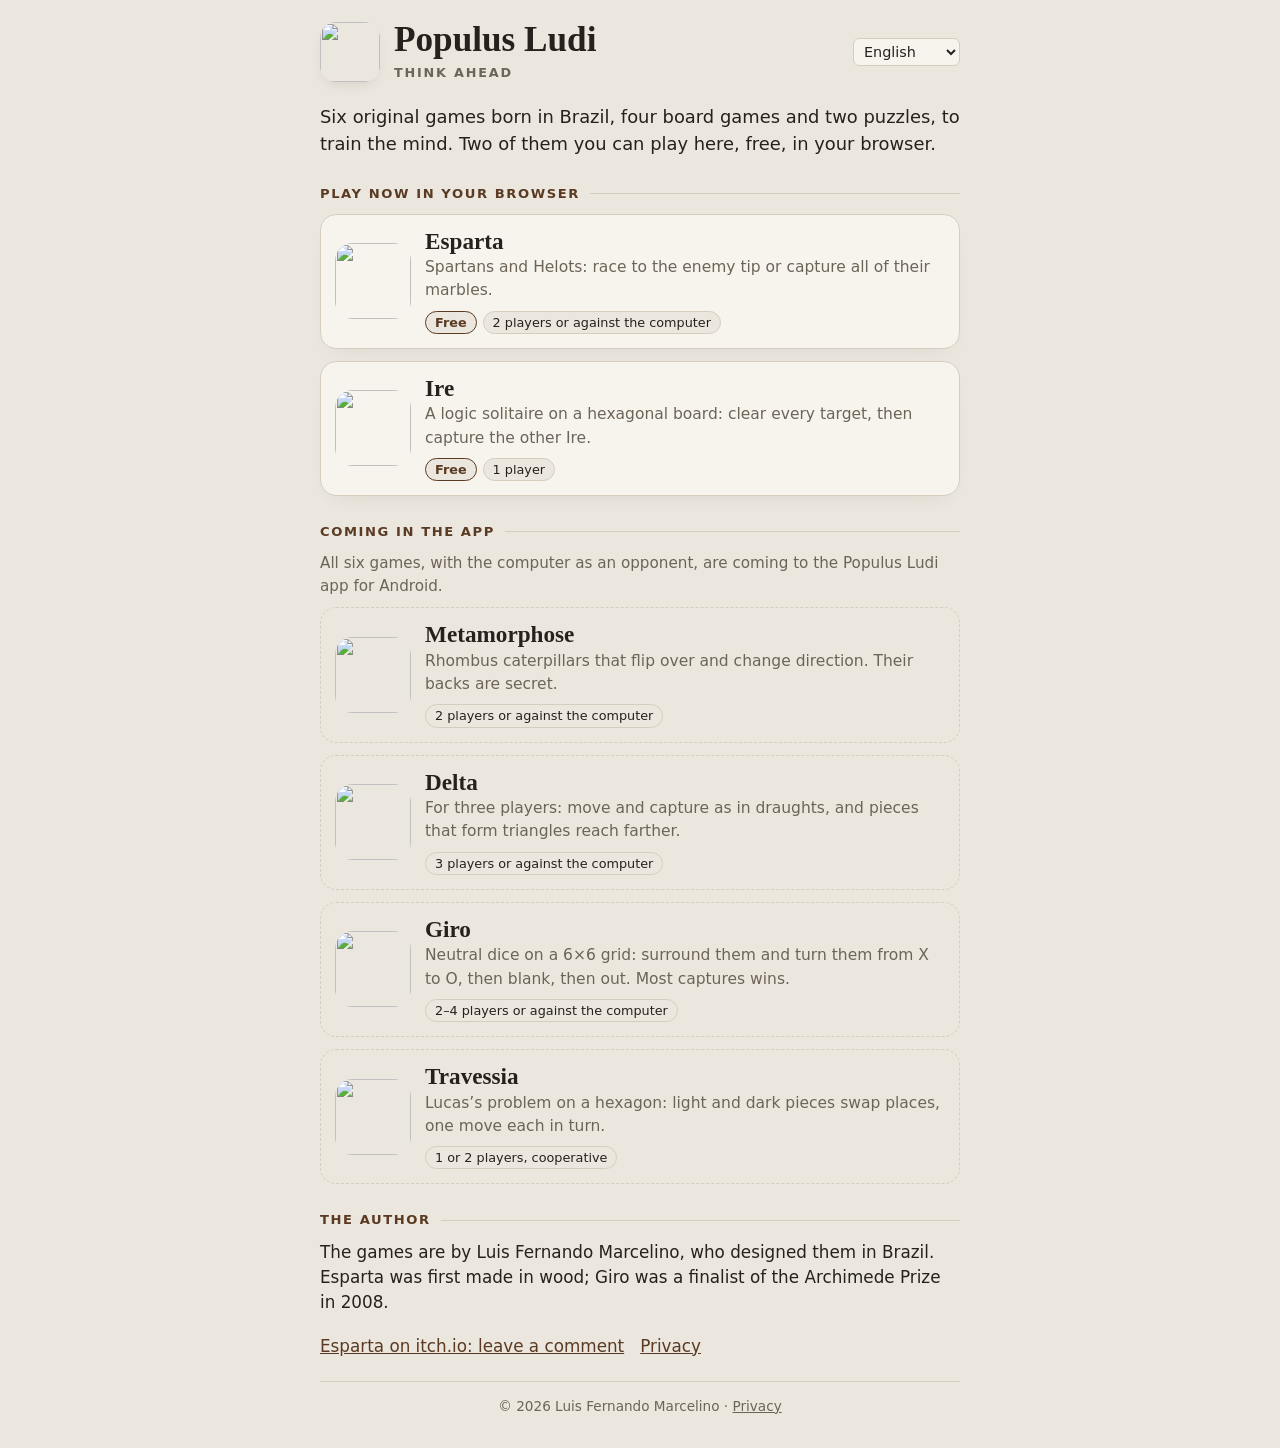
==== index.html @ 5a8fc8c6 "Home e privacy" ====
<!doctype html>
<html lang="en">
<head>
<meta charset="utf-8">
<meta name="viewport" content="width=device-width, initial-scale=1, viewport-fit=cover">
<title>Populus Ludi — Think ahead</title>
<meta name="description" content="Six original board games and puzzles by Luis Fernando Marcelino, born in Brazil. Play Esparta and Ire free in your browser.">
<meta property="og:title" content="Populus Ludi — Think ahead">
<meta property="og:description" content="Six original board games and puzzles, born in Brazil. Play Esparta and Ire free in your browser.">
<meta property="og:image" content="img/collezione.png">
<meta property="og:type" content="website">
<link rel="icon" href="img/collezione.png">
<meta name="theme-color" content="#ebe7df" media="(prefers-color-scheme: light)">
<meta name="theme-color" content="#1a1815" media="(prefers-color-scheme: dark)">
<style>
/* Stesso cassetto di noce del menu dell'app: due ripiani, i giochi del browser e quelli in arrivo nell'app */
@font-face { font-family: "Alegreya Sans"; font-weight: 400; font-display: swap; src: url(esparta/fonts/alegreya-sans-latin-400-normal.woff2) format("woff2"); }
@font-face { font-family: "Alegreya Sans"; font-weight: 500; font-display: swap; src: url(esparta/fonts/alegreya-sans-latin-500-normal.woff2) format("woff2"); }
@font-face { font-family: "Alegreya Sans"; font-weight: 700; font-display: swap; src: url(esparta/fonts/alegreya-sans-latin-700-normal.woff2) format("woff2"); }
@font-face { font-family: "Cormorant Garamond"; font-weight: 600; font-display: swap; src: url(ire/fonts/cormorant-garamond-latin-600-normal.woff2) format("woff2"); }
:root {
  --bg: #ebe7df; --surface: #f7f4ee; --ink: #26211c; --muted: #6d6458; --line: #d6cdbf;
  --walnut: #5a3a22; --shadow: rgba(70, 45, 20, .16);
  --f-title: "Cormorant Garamond", Garamond, Georgia, serif;
  --f-body: "Alegreya Sans", "Segoe UI", system-ui, sans-serif;
}
@media (prefers-color-scheme: dark) {
  :root:not([data-theme="light"]) {
    --bg: #1a1815; --surface: #24211d; --ink: #eee8de; --muted: #a69c8f; --line: #3a352e;
    --walnut: #c79a6a; --shadow: rgba(0, 0, 0, .45); color-scheme: dark;
  }
}
:root[data-theme="dark"] {
  --bg: #1a1815; --surface: #24211d; --ink: #eee8de; --muted: #a69c8f; --line: #3a352e;
  --walnut: #c79a6a; --shadow: rgba(0, 0, 0, .45); color-scheme: dark;
}
* { box-sizing: border-box; }
html { -webkit-text-size-adjust: 100%; }
body { margin: 0; background: var(--bg); color: var(--ink); font-family: var(--f-body); font-size: 1.05rem; line-height: 1.5; padding: 22px 16px 32px; }
[hidden] { display: none !important; }
.wrap { max-width: 640px; margin: 0 auto; display: grid; gap: 22px; }
header { display: flex; align-items: center; gap: 14px; }
header img { width: 60px; height: 60px; border-radius: 16px; box-shadow: 0 6px 14px -6px var(--shadow); flex: none; }
.brand { min-width: 0; }
h1 { font-family: var(--f-title); font-weight: 600; font-size: 2.2rem; line-height: 1.05; margin: 0; }
.tag { margin: 4px 0 0; font-size: .8rem; font-weight: 700; letter-spacing: .14em; text-transform: uppercase; color: var(--muted); }
.langsel { margin-left: auto; font: inherit; font-size: .9rem; padding: 4px 6px; border-radius: 6px; border: 1px solid var(--line); background: var(--surface); color: var(--ink); }
.langsel:focus-visible, a:focus-visible { outline: 2px solid var(--walnut); outline-offset: 2px; }
.intro { margin: 0; font-size: 1.12rem; }
.shelf { display: grid; gap: 10px; }
h2.sec { margin: 4px 0 0; font-weight: 700; font-size: .82rem; letter-spacing: .12em; text-transform: uppercase; color: var(--walnut); display: flex; align-items: center; gap: 10px; }
h2.sec::after { content: ""; flex: 1; height: 1px; background: var(--line); }
.note { margin: 0; color: var(--muted); font-size: .95rem; }
.games { list-style: none; margin: 0; padding: 0; display: grid; gap: 12px; }
.game { display: grid; grid-template-columns: 76px minmax(0, 1fr); gap: 14px; align-items: center; padding: 14px; border-radius: 16px;
  background: var(--surface); border: 1px solid var(--line); color: inherit; text-decoration: none; box-shadow: 0 10px 22px -16px var(--shadow); }
a.game:hover { border-color: var(--walnut); }
.game img { width: 76px; height: 76px; border-radius: 18px; display: block; }
.game h3 { margin: 0 0 2px; font-family: var(--f-display, "Zilla Slab", Georgia, serif); font-size: 1.45rem; line-height: 1.1; font-weight: 700; }
.game p { margin: 0; color: var(--muted); font-size: .97rem; }
.meta { display: flex; flex-wrap: wrap; gap: 6px; margin-top: 8px; }
.chip { font-size: .8rem; font-weight: 500; padding: 1px 9px; border-radius: 999px; border: 1px solid var(--line); background: var(--bg); }
.chip.play { border-color: var(--walnut); color: var(--walnut); font-weight: 700; }
.soon .game { box-shadow: none; background: transparent; border-style: dashed; }
.about p { margin: 0 0 8px; }
.links { display: flex; flex-wrap: wrap; gap: 8px 16px; margin: 0; padding: 0; list-style: none; }
a { color: var(--walnut); }
footer { color: var(--muted); font-size: .85rem; text-align: center; border-top: 1px solid var(--line); padding-top: 14px; }
footer a { color: inherit; }
</style>
</head>
<body>
<div class="wrap">
  <header>
    <img src="img/collezione.png" alt="">
    <div class="brand"><h1>Populus Ludi</h1><p class="tag">Think ahead</p></div>
    <select id="selLang" class="langsel" data-i18n-aria="lang"></select>
  </header>

  <p class="intro" data-i18n="intro"></p>

  <section class="shelf">
    <h2 class="sec" data-i18n="sec.play"></h2>
    <ul class="games">
      <li><a class="game" href="esparta/index.html">
        <img src="img/esparta.png" alt="">
        <div><h3>Esparta</h3><p data-i18n="esparta.d"></p>
          <div class="meta"><span class="chip play" data-i18n="free"></span><span class="chip" data-i18n="p2cpu"></span></div></div>
      </a></li>
      <li><a class="game" href="ire/index.html">
        <img src="img/ire.png" alt="">
        <div><h3>Ire</h3><p data-i18n="ire.d"></p>
          <div class="meta"><span class="chip play" data-i18n="free"></span><span class="chip" data-i18n="p1"></span></div></div>
      </a></li>
    </ul>
  </section>

  <section class="shelf soon">
    <h2 class="sec" data-i18n="sec.app"></h2>
    <p class="note" data-i18n="app.note"></p>
    <ul class="games">
      <li><div class="game">
        <img src="img/metamorphose.png" alt="">
        <div><h3>Metamorphose</h3><p data-i18n="meta.d"></p>
          <div class="meta"><span class="chip" data-i18n="p2cpu"></span></div></div>
      </div></li>
      <li><div class="game">
        <img src="img/tres.png" alt="">
        <div><h3>Delta</h3><p data-i18n="tres.d"></p>
          <div class="meta"><span class="chip" data-i18n="p3cpu"></span></div></div>
      </div></li>
      <li><div class="game">
        <img src="img/giro.png" alt="">
        <div><h3>Giro</h3><p data-i18n="giro.d"></p>
          <div class="meta"><span class="chip" data-i18n="p24cpu"></span></div></div>
      </div></li>
      <li><div class="game">
        <img src="img/transporte.png" alt="">
        <div><h3>Travessia</h3><p data-i18n="transporte.d"></p>
          <div class="meta"><span class="chip" data-i18n="p12coop"></span></div></div>
      </div></li>
    </ul>
  </section>

  <section class="shelf about">
    <h2 class="sec" data-i18n="sec.author"></h2>
    <p data-i18n="author"></p>
    <ul class="links">
      <li><a href="https://fernando-marcelino.itch.io/esparta" data-i18n="itch"></a></li>
      <li><a href="privacy.html" data-i18n="privacy"></a></li>
    </ul>
  </section>

  <footer>© 2026 Luis Fernando Marcelino · <a href="privacy.html" data-i18n="privacy"></a></footer>
</div>

<script>
(() => {
  const LANGS = { it: ['it', 'Italiano'], pt: ['pt-BR', 'Português'], en: ['en', 'English'], es: ['es', 'Español'] };
  const D = {
    it: { lang: 'Lingua',
      intro: 'Sei giochi d’autore nati in Brasile, quattro giochi da tavolo e due rompicapi, per allenare la mente. Due si giocano qui, gratis, nel browser.',
      'sec.play': 'Gioca ora nel browser', free: 'Gratis', 'sec.app': 'In arrivo nell’app',
      'app.note': 'Tutti e sei i giochi, con il computer come avversario, arriveranno nell’app Populus Ludi per Android.',
      'sec.author': 'L’autore',
      author: 'I giochi sono di Luis Fernando Marcelino, che li ha ideati in Brasile. Esparta è nato in legno; Giro è stato finalista al Premio Archimede nel 2008.',
      itch: 'Esparta su itch.io: lascia un commento', privacy: 'Privacy',
      'esparta.d': 'Spartani e Iloti: corri verso la punta avversaria o cattura tutte le sue biglie.',
      'ire.d': 'Solitario logico sul tabellone esagonale: togli tutti i bersagli e cattura l’altra Ire.',
      'meta.d': 'Bruchi a rombo che si girano e cambiano direzione. Il loro retro è segreto.',
      'tres.d': 'Per tre giocatori: si muove e si cattura come nella dama, e i pezzi che formano triangoli arrivano più lontano.',
      'giro.d': 'Dadi neutri su una griglia 6×6: accerchiali e girali da X a O, poi a vuoto, poi fuori. Chi ne cattura di più vince.',
      'transporte.d': 'Il problema di Lucas sull’esagono: chiari e scuri si scambiano di posto, una mossa a testa.',
      p1: '1 giocatore', p2cpu: '2 giocatori o contro il computer', p3cpu: '3 giocatori o contro il computer',
      p24cpu: '2–4 giocatori o contro il computer', p12coop: '1 o 2 giocatori, cooperativo' },
    pt: { lang: 'Idioma',
      intro: 'Seis jogos autorais nascidos no Brasil, quatro jogos de tabuleiro e dois quebra-cabeças, para treinar a mente. Dois se jogam aqui, de graça, no navegador.',
      'sec.play': 'Jogue agora no navegador', free: 'Grátis', 'sec.app': 'Em breve no app',
      'app.note': 'Os seis jogos, com o computador como adversário, vão chegar no app Populus Ludi para Android.',
      'sec.author': 'O autor',
      author: 'Os jogos são de Luis Fernando Marcelino, que os criou no Brasil. Esparta nasceu em madeira; Giro foi finalista do Prêmio Archimede em 2008.',
      itch: 'Esparta no itch.io: deixe um comentário', privacy: 'Privacidade',
      'esparta.d': 'Espartanos e Hilotas: corra até a ponta adversária ou capture todas as bolinhas dele.',
      'ire.d': 'Paciência lógica no tabuleiro hexagonal: tire todos os alvos e capture a outra Ire.',
      'meta.d': 'Lagartas em losango que viram e mudam de direção. O verso delas é secreto.',
      'tres.d': 'Para três jogadores: move-se e captura-se como nas damas, e as peças que formam triângulos chegam mais longe.',
      'giro.d': 'Dados neutros numa grade 6×6: cerque-os e vire-os de X para O, depois vazio, depois fora. Quem capturar mais vence.',
      'transporte.d': 'O problema de Lucas no hexágono: claras e escuras trocam de lugar, um movimento de cada vez.',
      p1: '1 jogador', p2cpu: '2 jogadores ou contra o computador', p3cpu: '3 jogadores ou contra o computador',
      p24cpu: '2–4 jogadores ou contra o computador', p12coop: '1 ou 2 jogadores, cooperativo' },
    en: { lang: 'Language',
      intro: 'Six original games born in Brazil, four board games and two puzzles, to train the mind. Two of them you can play here, free, in your browser.',
      'sec.play': 'Play now in your browser', free: 'Free', 'sec.app': 'Coming in the app',
      'app.note': 'All six games, with the computer as an opponent, are coming to the Populus Ludi app for Android.',
      'sec.author': 'The author',
      author: 'The games are by Luis Fernando Marcelino, who designed them in Brazil. Esparta was first made in wood; Giro was a finalist of the Archimede Prize in 2008.',
      itch: 'Esparta on itch.io: leave a comment', privacy: 'Privacy',
      'esparta.d': 'Spartans and Helots: race to the enemy tip or capture all of their marbles.',
      'ire.d': 'A logic solitaire on a hexagonal board: clear every target, then capture the other Ire.',
      'meta.d': 'Rhombus caterpillars that flip over and change direction. Their backs are secret.',
      'tres.d': 'For three players: move and capture as in draughts, and pieces that form triangles reach farther.',
      'giro.d': 'Neutral dice on a 6×6 grid: surround them and turn them from X to O, then blank, then out. Most captures wins.',
      'transporte.d': 'Lucas’s problem on a hexagon: light and dark pieces swap places, one move each in turn.',
      p1: '1 player', p2cpu: '2 players or against the computer', p3cpu: '3 players or against the computer',
      p24cpu: '2–4 players or against the computer', p12coop: '1 or 2 players, cooperative' },
    es: { lang: 'Idioma',
      intro: 'Seis juegos de autor nacidos en Brasil, cuatro juegos de mesa y dos rompecabezas, para entrenar la mente. Dos se juegan aquí, gratis, en el navegador.',
      'sec.play': 'Juega ahora en el navegador', free: 'Gratis', 'sec.app': 'Próximamente en la app',
      'app.note': 'Los seis juegos, con la computadora como rival, llegarán a la app Populus Ludi para Android.',
      'sec.author': 'El autor',
      author: 'Los juegos son de Luis Fernando Marcelino, que los creó en Brasil. Esparta nació en madera; Giro fue finalista del Premio Archimede en 2008.',
      itch: 'Esparta en itch.io: deja un comentario', privacy: 'Privacidad',
      'esparta.d': 'Espartanos e Ilotas: corre hacia la punta rival o captura todas sus canicas.',
      'ire.d': 'Solitario lógico en el tablero hexagonal: quita todos los blancos y captura la otra Ire.',
      'meta.d': 'Orugas en rombo que se voltean y cambian de dirección. Su reverso es secreto.',
      'tres.d': 'Para tres jugadores: se mueve y se captura como en las damas, y las piezas que forman triángulos llegan más lejos.',
      'giro.d': 'Dados neutros en una cuadrícula de 6×6: rodéalos y gíralos de X a O, luego a vacío, luego fuera. Gana quien capture más.',
      'transporte.d': 'El problema de Lucas en el hexágono: claras y oscuras cambian de lugar, un movimiento cada uno.',
      p1: '1 jugador', p2cpu: '2 jugadores o contra la computadora', p3cpu: '3 jugadores o contra la computadora',
      p24cpu: '2–4 jugadores o contra la computadora', p12coop: '1 o 2 jugadores, cooperativo' },
  };
  const get = k => { try { return localStorage.getItem(k); } catch (e) { return null; } };
  const put = (k, v) => { try { localStorage.setItem(k, v); } catch (e) {} };
  let lang = get('collezione.lingua');
  if (!D[lang]) lang = { pt: 'pt', es: 'es', it: 'it' }[(navigator.language || '').toLowerCase().slice(0, 2)] || 'en';
  const sel = document.getElementById('selLang');
  function apply() {
    document.querySelectorAll('[data-i18n]').forEach(e => { e.textContent = D[lang][e.dataset.i18n]; });
    document.querySelectorAll('[data-i18n-aria]').forEach(e => e.setAttribute('aria-label', D[lang][e.dataset.i18nAria]));
    document.documentElement.lang = LANGS[lang][0];
    sel.value = lang;
  }
  // La lingua scelta qui vale anche dentro i giochi, come nel menu dell'app
  function setLang(l) {
    lang = l;
    put('collezione.lingua', l);
    ['esparta', 'ire'].forEach(g => put(g + '.lingua', l));
    apply();
  }
  sel.replaceChildren(...Object.keys(LANGS).map(k => { const o = document.createElement('option'); o.value = k; o.lang = LANGS[k][0]; o.textContent = LANGS[k][1]; return o; }));
  sel.addEventListener('change', () => setLang(sel.value));
  apply();
})();
</script>
<link rel="stylesheet" href="tema/tema.css">
</body>
</html>
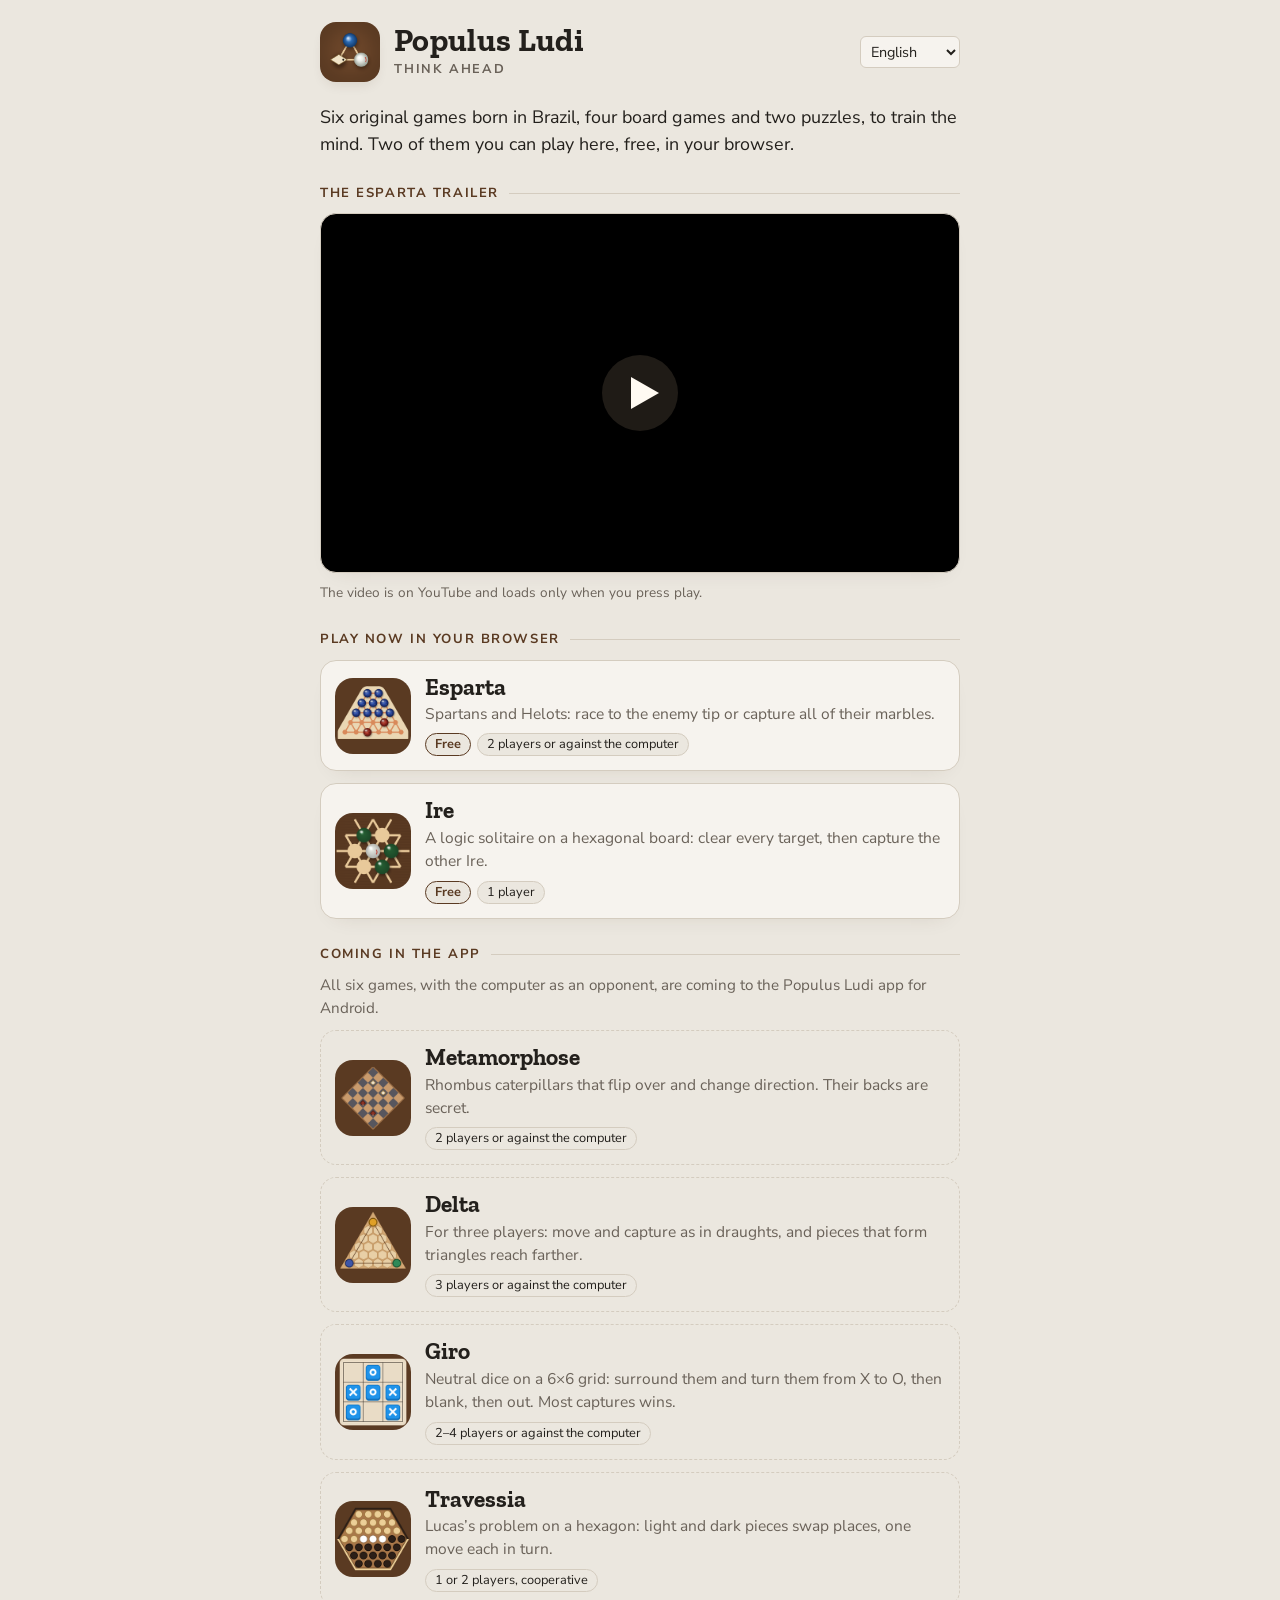
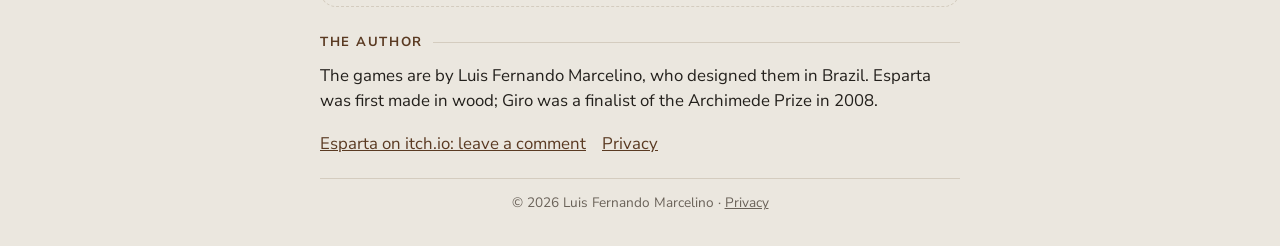
==== commit 4b864a86: "Trailer di Esparta nella home, privacy aggiornata" ====
--- a/index.html
+++ b/index.html
@@ -1,227 +1,257 @@
-<!doctype html>
-<html lang="en">
-<head>
-<meta charset="utf-8">
-<meta name="viewport" content="width=device-width, initial-scale=1, viewport-fit=cover">
-<title>Populus Ludi — Think ahead</title>
-<meta name="description" content="Six original board games and puzzles by Luis Fernando Marcelino, born in Brazil. Play Esparta and Ire free in your browser.">
-<meta property="og:title" content="Populus Ludi — Think ahead">
-<meta property="og:description" content="Six original board games and puzzles, born in Brazil. Play Esparta and Ire free in your browser.">
-<meta property="og:image" content="img/collezione.png">
-<meta property="og:type" content="website">
-<link rel="icon" href="img/collezione.png">
-<meta name="theme-color" content="#ebe7df" media="(prefers-color-scheme: light)">
-<meta name="theme-color" content="#1a1815" media="(prefers-color-scheme: dark)">
-<style>
-/* Stesso cassetto di noce del menu dell'app: due ripiani, i giochi del browser e quelli in arrivo nell'app */
-@font-face { font-family: "Alegreya Sans"; font-weight: 400; font-display: swap; src: url(esparta/fonts/alegreya-sans-latin-400-normal.woff2) format("woff2"); }
-@font-face { font-family: "Alegreya Sans"; font-weight: 500; font-display: swap; src: url(esparta/fonts/alegreya-sans-latin-500-normal.woff2) format("woff2"); }
-@font-face { font-family: "Alegreya Sans"; font-weight: 700; font-display: swap; src: url(esparta/fonts/alegreya-sans-latin-700-normal.woff2) format("woff2"); }
-@font-face { font-family: "Cormorant Garamond"; font-weight: 600; font-display: swap; src: url(ire/fonts/cormorant-garamond-latin-600-normal.woff2) format("woff2"); }
-:root {
-  --bg: #ebe7df; --surface: #f7f4ee; --ink: #26211c; --muted: #6d6458; --line: #d6cdbf;
-  --walnut: #5a3a22; --shadow: rgba(70, 45, 20, .16);
-  --f-title: "Cormorant Garamond", Garamond, Georgia, serif;
-  --f-body: "Alegreya Sans", "Segoe UI", system-ui, sans-serif;
-}
-@media (prefers-color-scheme: dark) {
-  :root:not([data-theme="light"]) {
-    --bg: #1a1815; --surface: #24211d; --ink: #eee8de; --muted: #a69c8f; --line: #3a352e;
-    --walnut: #c79a6a; --shadow: rgba(0, 0, 0, .45); color-scheme: dark;
-  }
-}
-:root[data-theme="dark"] {
-  --bg: #1a1815; --surface: #24211d; --ink: #eee8de; --muted: #a69c8f; --line: #3a352e;
-  --walnut: #c79a6a; --shadow: rgba(0, 0, 0, .45); color-scheme: dark;
-}
-* { box-sizing: border-box; }
-html { -webkit-text-size-adjust: 100%; }
-body { margin: 0; background: var(--bg); color: var(--ink); font-family: var(--f-body); font-size: 1.05rem; line-height: 1.5; padding: 22px 16px 32px; }
-[hidden] { display: none !important; }
-.wrap { max-width: 640px; margin: 0 auto; display: grid; gap: 22px; }
-header { display: flex; align-items: center; gap: 14px; }
-header img { width: 60px; height: 60px; border-radius: 16px; box-shadow: 0 6px 14px -6px var(--shadow); flex: none; }
-.brand { min-width: 0; }
-h1 { font-family: var(--f-title); font-weight: 600; font-size: 2.2rem; line-height: 1.05; margin: 0; }
-.tag { margin: 4px 0 0; font-size: .8rem; font-weight: 700; letter-spacing: .14em; text-transform: uppercase; color: var(--muted); }
-.langsel { margin-left: auto; font: inherit; font-size: .9rem; padding: 4px 6px; border-radius: 6px; border: 1px solid var(--line); background: var(--surface); color: var(--ink); }
-.langsel:focus-visible, a:focus-visible { outline: 2px solid var(--walnut); outline-offset: 2px; }
-.intro { margin: 0; font-size: 1.12rem; }
-.shelf { display: grid; gap: 10px; }
-h2.sec { margin: 4px 0 0; font-weight: 700; font-size: .82rem; letter-spacing: .12em; text-transform: uppercase; color: var(--walnut); display: flex; align-items: center; gap: 10px; }
-h2.sec::after { content: ""; flex: 1; height: 1px; background: var(--line); }
-.note { margin: 0; color: var(--muted); font-size: .95rem; }
-.games { list-style: none; margin: 0; padding: 0; display: grid; gap: 12px; }
-.game { display: grid; grid-template-columns: 76px minmax(0, 1fr); gap: 14px; align-items: center; padding: 14px; border-radius: 16px;
-  background: var(--surface); border: 1px solid var(--line); color: inherit; text-decoration: none; box-shadow: 0 10px 22px -16px var(--shadow); }
-a.game:hover { border-color: var(--walnut); }
-.game img { width: 76px; height: 76px; border-radius: 18px; display: block; }
-.game h3 { margin: 0 0 2px; font-family: var(--f-display, "Zilla Slab", Georgia, serif); font-size: 1.45rem; line-height: 1.1; font-weight: 700; }
-.game p { margin: 0; color: var(--muted); font-size: .97rem; }
-.meta { display: flex; flex-wrap: wrap; gap: 6px; margin-top: 8px; }
-.chip { font-size: .8rem; font-weight: 500; padding: 1px 9px; border-radius: 999px; border: 1px solid var(--line); background: var(--bg); }
-.chip.play { border-color: var(--walnut); color: var(--walnut); font-weight: 700; }
-.soon .game { box-shadow: none; background: transparent; border-style: dashed; }
-.about p { margin: 0 0 8px; }
-.links { display: flex; flex-wrap: wrap; gap: 8px 16px; margin: 0; padding: 0; list-style: none; }
-a { color: var(--walnut); }
-footer { color: var(--muted); font-size: .85rem; text-align: center; border-top: 1px solid var(--line); padding-top: 14px; }
-footer a { color: inherit; }
-</style>
-</head>
-<body>
-<div class="wrap">
-  <header>
-    <img src="img/collezione.png" alt="">
-    <div class="brand"><h1>Populus Ludi</h1><p class="tag">Think ahead</p></div>
-    <select id="selLang" class="langsel" data-i18n-aria="lang"></select>
-  </header>
-
-  <p class="intro" data-i18n="intro"></p>
-
-  <section class="shelf">
-    <h2 class="sec" data-i18n="sec.play"></h2>
-    <ul class="games">
-      <li><a class="game" href="esparta/index.html">
-        <img src="img/esparta.png" alt="">
-        <div><h3>Esparta</h3><p data-i18n="esparta.d"></p>
-          <div class="meta"><span class="chip play" data-i18n="free"></span><span class="chip" data-i18n="p2cpu"></span></div></div>
-      </a></li>
-      <li><a class="game" href="ire/index.html">
-        <img src="img/ire.png" alt="">
-        <div><h3>Ire</h3><p data-i18n="ire.d"></p>
-          <div class="meta"><span class="chip play" data-i18n="free"></span><span class="chip" data-i18n="p1"></span></div></div>
-      </a></li>
-    </ul>
-  </section>
-
-  <section class="shelf soon">
-    <h2 class="sec" data-i18n="sec.app"></h2>
-    <p class="note" data-i18n="app.note"></p>
-    <ul class="games">
-      <li><div class="game">
-        <img src="img/metamorphose.png" alt="">
-        <div><h3>Metamorphose</h3><p data-i18n="meta.d"></p>
-          <div class="meta"><span class="chip" data-i18n="p2cpu"></span></div></div>
-      </div></li>
-      <li><div class="game">
-        <img src="img/tres.png" alt="">
-        <div><h3>Delta</h3><p data-i18n="tres.d"></p>
-          <div class="meta"><span class="chip" data-i18n="p3cpu"></span></div></div>
-      </div></li>
-      <li><div class="game">
-        <img src="img/giro.png" alt="">
-        <div><h3>Giro</h3><p data-i18n="giro.d"></p>
-          <div class="meta"><span class="chip" data-i18n="p24cpu"></span></div></div>
-      </div></li>
-      <li><div class="game">
-        <img src="img/transporte.png" alt="">
-        <div><h3>Travessia</h3><p data-i18n="transporte.d"></p>
-          <div class="meta"><span class="chip" data-i18n="p12coop"></span></div></div>
-      </div></li>
-    </ul>
-  </section>
-
-  <section class="shelf about">
-    <h2 class="sec" data-i18n="sec.author"></h2>
-    <p data-i18n="author"></p>
-    <ul class="links">
-      <li><a href="https://fernando-marcelino.itch.io/esparta" data-i18n="itch"></a></li>
-      <li><a href="privacy.html" data-i18n="privacy"></a></li>
-    </ul>
-  </section>
-
-  <footer>© 2026 Luis Fernando Marcelino · <a href="privacy.html" data-i18n="privacy"></a></footer>
-</div>
-
-<script>
-(() => {
-  const LANGS = { it: ['it', 'Italiano'], pt: ['pt-BR', 'Português'], en: ['en', 'English'], es: ['es', 'Español'] };
-  const D = {
-    it: { lang: 'Lingua',
-      intro: 'Sei giochi d’autore nati in Brasile, quattro giochi da tavolo e due rompicapi, per allenare la mente. Due si giocano qui, gratis, nel browser.',
-      'sec.play': 'Gioca ora nel browser', free: 'Gratis', 'sec.app': 'In arrivo nell’app',
-      'app.note': 'Tutti e sei i giochi, con il computer come avversario, arriveranno nell’app Populus Ludi per Android.',
-      'sec.author': 'L’autore',
-      author: 'I giochi sono di Luis Fernando Marcelino, che li ha ideati in Brasile. Esparta è nato in legno; Giro è stato finalista al Premio Archimede nel 2008.',
-      itch: 'Esparta su itch.io: lascia un commento', privacy: 'Privacy',
-      'esparta.d': 'Spartani e Iloti: corri verso la punta avversaria o cattura tutte le sue biglie.',
-      'ire.d': 'Solitario logico sul tabellone esagonale: togli tutti i bersagli e cattura l’altra Ire.',
-      'meta.d': 'Bruchi a rombo che si girano e cambiano direzione. Il loro retro è segreto.',
-      'tres.d': 'Per tre giocatori: si muove e si cattura come nella dama, e i pezzi che formano triangoli arrivano più lontano.',
-      'giro.d': 'Dadi neutri su una griglia 6×6: accerchiali e girali da X a O, poi a vuoto, poi fuori. Chi ne cattura di più vince.',
-      'transporte.d': 'Il problema di Lucas sull’esagono: chiari e scuri si scambiano di posto, una mossa a testa.',
-      p1: '1 giocatore', p2cpu: '2 giocatori o contro il computer', p3cpu: '3 giocatori o contro il computer',
-      p24cpu: '2–4 giocatori o contro il computer', p12coop: '1 o 2 giocatori, cooperativo' },
-    pt: { lang: 'Idioma',
-      intro: 'Seis jogos autorais nascidos no Brasil, quatro jogos de tabuleiro e dois quebra-cabeças, para treinar a mente. Dois se jogam aqui, de graça, no navegador.',
-      'sec.play': 'Jogue agora no navegador', free: 'Grátis', 'sec.app': 'Em breve no app',
-      'app.note': 'Os seis jogos, com o computador como adversário, vão chegar no app Populus Ludi para Android.',
-      'sec.author': 'O autor',
-      author: 'Os jogos são de Luis Fernando Marcelino, que os criou no Brasil. Esparta nasceu em madeira; Giro foi finalista do Prêmio Archimede em 2008.',
-      itch: 'Esparta no itch.io: deixe um comentário', privacy: 'Privacidade',
-      'esparta.d': 'Espartanos e Hilotas: corra até a ponta adversária ou capture todas as bolinhas dele.',
-      'ire.d': 'Paciência lógica no tabuleiro hexagonal: tire todos os alvos e capture a outra Ire.',
-      'meta.d': 'Lagartas em losango que viram e mudam de direção. O verso delas é secreto.',
-      'tres.d': 'Para três jogadores: move-se e captura-se como nas damas, e as peças que formam triângulos chegam mais longe.',
-      'giro.d': 'Dados neutros numa grade 6×6: cerque-os e vire-os de X para O, depois vazio, depois fora. Quem capturar mais vence.',
-      'transporte.d': 'O problema de Lucas no hexágono: claras e escuras trocam de lugar, um movimento de cada vez.',
-      p1: '1 jogador', p2cpu: '2 jogadores ou contra o computador', p3cpu: '3 jogadores ou contra o computador',
-      p24cpu: '2–4 jogadores ou contra o computador', p12coop: '1 ou 2 jogadores, cooperativo' },
-    en: { lang: 'Language',
-      intro: 'Six original games born in Brazil, four board games and two puzzles, to train the mind. Two of them you can play here, free, in your browser.',
-      'sec.play': 'Play now in your browser', free: 'Free', 'sec.app': 'Coming in the app',
-      'app.note': 'All six games, with the computer as an opponent, are coming to the Populus Ludi app for Android.',
-      'sec.author': 'The author',
-      author: 'The games are by Luis Fernando Marcelino, who designed them in Brazil. Esparta was first made in wood; Giro was a finalist of the Archimede Prize in 2008.',
-      itch: 'Esparta on itch.io: leave a comment', privacy: 'Privacy',
-      'esparta.d': 'Spartans and Helots: race to the enemy tip or capture all of their marbles.',
-      'ire.d': 'A logic solitaire on a hexagonal board: clear every target, then capture the other Ire.',
-      'meta.d': 'Rhombus caterpillars that flip over and change direction. Their backs are secret.',
-      'tres.d': 'For three players: move and capture as in draughts, and pieces that form triangles reach farther.',
-      'giro.d': 'Neutral dice on a 6×6 grid: surround them and turn them from X to O, then blank, then out. Most captures wins.',
-      'transporte.d': 'Lucas’s problem on a hexagon: light and dark pieces swap places, one move each in turn.',
-      p1: '1 player', p2cpu: '2 players or against the computer', p3cpu: '3 players or against the computer',
-      p24cpu: '2–4 players or against the computer', p12coop: '1 or 2 players, cooperative' },
-    es: { lang: 'Idioma',
-      intro: 'Seis juegos de autor nacidos en Brasil, cuatro juegos de mesa y dos rompecabezas, para entrenar la mente. Dos se juegan aquí, gratis, en el navegador.',
-      'sec.play': 'Juega ahora en el navegador', free: 'Gratis', 'sec.app': 'Próximamente en la app',
-      'app.note': 'Los seis juegos, con la computadora como rival, llegarán a la app Populus Ludi para Android.',
-      'sec.author': 'El autor',
-      author: 'Los juegos son de Luis Fernando Marcelino, que los creó en Brasil. Esparta nació en madera; Giro fue finalista del Premio Archimede en 2008.',
-      itch: 'Esparta en itch.io: deja un comentario', privacy: 'Privacidad',
-      'esparta.d': 'Espartanos e Ilotas: corre hacia la punta rival o captura todas sus canicas.',
-      'ire.d': 'Solitario lógico en el tablero hexagonal: quita todos los blancos y captura la otra Ire.',
-      'meta.d': 'Orugas en rombo que se voltean y cambian de dirección. Su reverso es secreto.',
-      'tres.d': 'Para tres jugadores: se mueve y se captura como en las damas, y las piezas que forman triángulos llegan más lejos.',
-      'giro.d': 'Dados neutros en una cuadrícula de 6×6: rodéalos y gíralos de X a O, luego a vacío, luego fuera. Gana quien capture más.',
-      'transporte.d': 'El problema de Lucas en el hexágono: claras y oscuras cambian de lugar, un movimiento cada uno.',
-      p1: '1 jugador', p2cpu: '2 jugadores o contra la computadora', p3cpu: '3 jugadores o contra la computadora',
-      p24cpu: '2–4 jugadores o contra la computadora', p12coop: '1 o 2 jugadores, cooperativo' },
-  };
-  const get = k => { try { return localStorage.getItem(k); } catch (e) { return null; } };
-  const put = (k, v) => { try { localStorage.setItem(k, v); } catch (e) {} };
-  let lang = get('collezione.lingua');
-  if (!D[lang]) lang = { pt: 'pt', es: 'es', it: 'it' }[(navigator.language || '').toLowerCase().slice(0, 2)] || 'en';
-  const sel = document.getElementById('selLang');
-  function apply() {
-    document.querySelectorAll('[data-i18n]').forEach(e => { e.textContent = D[lang][e.dataset.i18n]; });
-    document.querySelectorAll('[data-i18n-aria]').forEach(e => e.setAttribute('aria-label', D[lang][e.dataset.i18nAria]));
-    document.documentElement.lang = LANGS[lang][0];
-    sel.value = lang;
-  }
-  // La lingua scelta qui vale anche dentro i giochi, come nel menu dell'app
-  function setLang(l) {
-    lang = l;
-    put('collezione.lingua', l);
-    ['esparta', 'ire'].forEach(g => put(g + '.lingua', l));
-    apply();
-  }
-  sel.replaceChildren(...Object.keys(LANGS).map(k => { const o = document.createElement('option'); o.value = k; o.lang = LANGS[k][0]; o.textContent = LANGS[k][1]; return o; }));
-  sel.addEventListener('change', () => setLang(sel.value));
-  apply();
-})();
-</script>
-<link rel="stylesheet" href="tema/tema.css">
-</body>
-</html>
+<!doctype html>
+<html lang="en">
+<head>
+<meta charset="utf-8">
+<meta name="viewport" content="width=device-width, initial-scale=1, viewport-fit=cover">
+<title>Populus Ludi — Think ahead</title>
+<meta name="description" content="Six original board games and puzzles by Luis Fernando Marcelino, born in Brazil. Play Esparta and Ire free in your browser.">
+<meta property="og:title" content="Populus Ludi — Think ahead">
+<meta property="og:description" content="Six original board games and puzzles, born in Brazil. Play Esparta and Ire free in your browser.">
+<meta property="og:image" content="img/collezione.png">
+<meta property="og:type" content="website">
+<link rel="icon" href="img/collezione.png">
+<meta name="theme-color" content="#ebe7df" media="(prefers-color-scheme: light)">
+<meta name="theme-color" content="#1a1815" media="(prefers-color-scheme: dark)">
+<style>
+/* Stesso cassetto di noce del menu dell'app: due ripiani, i giochi del browser e quelli in arrivo nell'app */
+@font-face { font-family: "Alegreya Sans"; font-weight: 400; font-display: swap; src: url(esparta/fonts/alegreya-sans-latin-400-normal.woff2) format("woff2"); }
+@font-face { font-family: "Alegreya Sans"; font-weight: 500; font-display: swap; src: url(esparta/fonts/alegreya-sans-latin-500-normal.woff2) format("woff2"); }
+@font-face { font-family: "Alegreya Sans"; font-weight: 700; font-display: swap; src: url(esparta/fonts/alegreya-sans-latin-700-normal.woff2) format("woff2"); }
+@font-face { font-family: "Cormorant Garamond"; font-weight: 600; font-display: swap; src: url(ire/fonts/cormorant-garamond-latin-600-normal.woff2) format("woff2"); }
+:root {
+  --bg: #ebe7df; --surface: #f7f4ee; --ink: #26211c; --muted: #6d6458; --line: #d6cdbf;
+  --walnut: #5a3a22; --shadow: rgba(70, 45, 20, .16);
+  --f-title: "Cormorant Garamond", Garamond, Georgia, serif;
+  --f-body: "Alegreya Sans", "Segoe UI", system-ui, sans-serif;
+}
+@media (prefers-color-scheme: dark) {
+  :root:not([data-theme="light"]) {
+    --bg: #1a1815; --surface: #24211d; --ink: #eee8de; --muted: #a69c8f; --line: #3a352e;
+    --walnut: #c79a6a; --shadow: rgba(0, 0, 0, .45); color-scheme: dark;
+  }
+}
+:root[data-theme="dark"] {
+  --bg: #1a1815; --surface: #24211d; --ink: #eee8de; --muted: #a69c8f; --line: #3a352e;
+  --walnut: #c79a6a; --shadow: rgba(0, 0, 0, .45); color-scheme: dark;
+}
+* { box-sizing: border-box; }
+html { -webkit-text-size-adjust: 100%; }
+body { margin: 0; background: var(--bg); color: var(--ink); font-family: var(--f-body); font-size: 1.05rem; line-height: 1.5; padding: 22px 16px 32px; }
+[hidden] { display: none !important; }
+.wrap { max-width: 640px; margin: 0 auto; display: grid; gap: 22px; }
+header { display: flex; align-items: center; gap: 14px; }
+header img { width: 60px; height: 60px; border-radius: 16px; box-shadow: 0 6px 14px -6px var(--shadow); flex: none; }
+.brand { min-width: 0; }
+h1 { font-family: var(--f-title); font-weight: 600; font-size: 2.2rem; line-height: 1.05; margin: 0; }
+.tag { margin: 4px 0 0; font-size: .8rem; font-weight: 700; letter-spacing: .14em; text-transform: uppercase; color: var(--muted); }
+.langsel { margin-left: auto; font: inherit; font-size: .9rem; padding: 4px 6px; border-radius: 6px; border: 1px solid var(--line); background: var(--surface); color: var(--ink); }
+.langsel:focus-visible, a:focus-visible { outline: 2px solid var(--walnut); outline-offset: 2px; }
+.intro { margin: 0; font-size: 1.12rem; }
+.shelf { display: grid; gap: 10px; }
+h2.sec { margin: 4px 0 0; font-weight: 700; font-size: .82rem; letter-spacing: .12em; text-transform: uppercase; color: var(--walnut); display: flex; align-items: center; gap: 10px; }
+h2.sec::after { content: ""; flex: 1; height: 1px; background: var(--line); }
+.note { margin: 0; color: var(--muted); font-size: .95rem; }
+.games { list-style: none; margin: 0; padding: 0; display: grid; gap: 12px; }
+.game { display: grid; grid-template-columns: 76px minmax(0, 1fr); gap: 14px; align-items: center; padding: 14px; border-radius: 16px;
+  background: var(--surface); border: 1px solid var(--line); color: inherit; text-decoration: none; box-shadow: 0 10px 22px -16px var(--shadow); }
+a.game:hover { border-color: var(--walnut); }
+.game img { width: 76px; height: 76px; border-radius: 18px; display: block; }
+.game h3 { margin: 0 0 2px; font-family: var(--f-display, "Zilla Slab", Georgia, serif); font-size: 1.45rem; line-height: 1.1; font-weight: 700; }
+.game p { margin: 0; color: var(--muted); font-size: .97rem; }
+.meta { display: flex; flex-wrap: wrap; gap: 6px; margin-top: 8px; }
+.chip { font-size: .8rem; font-weight: 500; padding: 1px 9px; border-radius: 999px; border: 1px solid var(--line); background: var(--bg); }
+.chip.play { border-color: var(--walnut); color: var(--walnut); font-weight: 700; }
+.soon .game { box-shadow: none; background: transparent; border-style: dashed; }
+.about p { margin: 0 0 8px; }
+/* Trailer: anteprima locale, YouTube si carica solo al clic (il sito resta senza cookie finché non si preme play) */
+.trailer { position: relative; display: block; width: 100%; aspect-ratio: 16 / 9; padding: 0; border: 1px solid var(--line); border-radius: 16px; overflow: hidden;
+  background: #000 center / cover no-repeat url(img/trailer-esparta.jpg); cursor: pointer; box-shadow: 0 10px 22px -16px var(--shadow); }
+.trailer::before { content: ""; position: absolute; left: 50%; top: 50%; width: 76px; height: 76px; margin: -38px 0 0 -38px; border-radius: 50%; background: rgba(38, 33, 28, .82); }
+.trailer::after { content: ""; position: absolute; left: 50%; top: 50%; margin: -16px 0 0 -9px; border-style: solid; border-width: 16px 0 16px 28px; border-color: transparent transparent transparent #fffaf2; }
+.trailer:hover::before, .trailer:focus-visible::before { background: var(--walnut); }
+.trailer:focus-visible { outline: 3px solid var(--walnut); outline-offset: 2px; }
+.trailer.playing { cursor: auto; }
+.trailer.playing::before, .trailer.playing::after { display: none; }
+.trailer iframe { position: absolute; inset: 0; width: 100%; height: 100%; border: 0; }
+.vnote { margin: 0; color: var(--muted); font-size: .85rem; }
+.links { display: flex; flex-wrap: wrap; gap: 8px 16px; margin: 0; padding: 0; list-style: none; }
+a { color: var(--walnut); }
+footer { color: var(--muted); font-size: .85rem; text-align: center; border-top: 1px solid var(--line); padding-top: 14px; }
+footer a { color: inherit; }
+</style>
+</head>
+<body>
+<div class="wrap">
+  <header>
+    <img src="img/collezione.png" alt="">
+    <div class="brand"><h1>Populus Ludi</h1><p class="tag">Think ahead</p></div>
+    <select id="selLang" class="langsel" data-i18n-aria="lang"></select>
+  </header>
+
+  <p class="intro" data-i18n="intro"></p>
+
+  <section class="shelf">
+    <h2 class="sec" data-i18n="sec.trailer"></h2>
+    <button class="trailer" id="trailer" type="button" data-i18n-aria="trailer.play"></button>
+    <p class="vnote" data-i18n="trailer.note"></p>
+  </section>
+
+  <section class="shelf">
+    <h2 class="sec" data-i18n="sec.play"></h2>
+    <ul class="games">
+      <li><a class="game" href="esparta/index.html">
+        <img src="img/esparta.png" alt="">
+        <div><h3>Esparta</h3><p data-i18n="esparta.d"></p>
+          <div class="meta"><span class="chip play" data-i18n="free"></span><span class="chip" data-i18n="p2cpu"></span></div></div>
+      </a></li>
+      <li><a class="game" href="ire/index.html">
+        <img src="img/ire.png" alt="">
+        <div><h3>Ire</h3><p data-i18n="ire.d"></p>
+          <div class="meta"><span class="chip play" data-i18n="free"></span><span class="chip" data-i18n="p1"></span></div></div>
+      </a></li>
+    </ul>
+  </section>
+
+  <section class="shelf soon">
+    <h2 class="sec" data-i18n="sec.app"></h2>
+    <p class="note" data-i18n="app.note"></p>
+    <ul class="games">
+      <li><div class="game">
+        <img src="img/metamorphose.png" alt="">
+        <div><h3>Metamorphose</h3><p data-i18n="meta.d"></p>
+          <div class="meta"><span class="chip" data-i18n="p2cpu"></span></div></div>
+      </div></li>
+      <li><div class="game">
+        <img src="img/tres.png" alt="">
+        <div><h3>Delta</h3><p data-i18n="tres.d"></p>
+          <div class="meta"><span class="chip" data-i18n="p3cpu"></span></div></div>
+      </div></li>
+      <li><div class="game">
+        <img src="img/giro.png" alt="">
+        <div><h3>Giro</h3><p data-i18n="giro.d"></p>
+          <div class="meta"><span class="chip" data-i18n="p24cpu"></span></div></div>
+      </div></li>
+      <li><div class="game">
+        <img src="img/transporte.png" alt="">
+        <div><h3>Travessia</h3><p data-i18n="transporte.d"></p>
+          <div class="meta"><span class="chip" data-i18n="p12coop"></span></div></div>
+      </div></li>
+    </ul>
+  </section>
+
+  <section class="shelf about">
+    <h2 class="sec" data-i18n="sec.author"></h2>
+    <p data-i18n="author"></p>
+    <ul class="links">
+      <li><a href="https://fernando-marcelino.itch.io/esparta" data-i18n="itch"></a></li>
+      <li><a href="privacy.html" data-i18n="privacy"></a></li>
+    </ul>
+  </section>
+
+  <footer>© 2026 Luis Fernando Marcelino · <a href="privacy.html" data-i18n="privacy"></a></footer>
+</div>
+
+<script>
+(() => {
+  const LANGS = { it: ['it', 'Italiano'], pt: ['pt-BR', 'Português'], en: ['en', 'English'], es: ['es', 'Español'] };
+  const D = {
+    it: { lang: 'Lingua', 'sec.trailer': 'Il trailer di Esparta', 'trailer.play': 'Guarda il trailer di Esparta', 'trailer.note': 'Il video è su YouTube e si carica solo quando premi play.',
+      intro: 'Sei giochi d’autore nati in Brasile, quattro giochi da tavolo e due rompicapi, per allenare la mente. Due si giocano qui, gratis, nel browser.',
+      'sec.play': 'Gioca ora nel browser', free: 'Gratis', 'sec.app': 'In arrivo nell’app',
+      'app.note': 'Tutti e sei i giochi, con il computer come avversario, arriveranno nell’app Populus Ludi per Android.',
+      'sec.author': 'L’autore',
+      author: 'I giochi sono di Luis Fernando Marcelino, che li ha ideati in Brasile. Esparta è nato in legno; Giro è stato finalista al Premio Archimede nel 2008.',
+      itch: 'Esparta su itch.io: lascia un commento', privacy: 'Privacy',
+      'esparta.d': 'Spartani e Iloti: corri verso la punta avversaria o cattura tutte le sue biglie.',
+      'ire.d': 'Solitario logico sul tabellone esagonale: togli tutti i bersagli e cattura l’altra Ire.',
+      'meta.d': 'Bruchi a rombo che si girano e cambiano direzione. Il loro retro è segreto.',
+      'tres.d': 'Per tre giocatori: si muove e si cattura come nella dama, e i pezzi che formano triangoli arrivano più lontano.',
+      'giro.d': 'Dadi neutri su una griglia 6×6: accerchiali e girali da X a O, poi a vuoto, poi fuori. Chi ne cattura di più vince.',
+      'transporte.d': 'Il problema di Lucas sull’esagono: chiari e scuri si scambiano di posto, una mossa a testa.',
+      p1: '1 giocatore', p2cpu: '2 giocatori o contro il computer', p3cpu: '3 giocatori o contro il computer',
+      p24cpu: '2–4 giocatori o contro il computer', p12coop: '1 o 2 giocatori, cooperativo' },
+    pt: { lang: 'Idioma', 'sec.trailer': 'O trailer de Esparta', 'trailer.play': 'Assista ao trailer de Esparta', 'trailer.note': 'O vídeo está no YouTube e só carrega quando você aperta o play.',
+      intro: 'Seis jogos autorais nascidos no Brasil, quatro jogos de tabuleiro e dois quebra-cabeças, para treinar a mente. Dois se jogam aqui, de graça, no navegador.',
+      'sec.play': 'Jogue agora no navegador', free: 'Grátis', 'sec.app': 'Em breve no app',
+      'app.note': 'Os seis jogos, com o computador como adversário, vão chegar no app Populus Ludi para Android.',
+      'sec.author': 'O autor',
+      author: 'Os jogos são de Luis Fernando Marcelino, que os criou no Brasil. Esparta nasceu em madeira; Giro foi finalista do Prêmio Archimede em 2008.',
+      itch: 'Esparta no itch.io: deixe um comentário', privacy: 'Privacidade',
+      'esparta.d': 'Espartanos e Hilotas: corra até a ponta adversária ou capture todas as bolinhas dele.',
+      'ire.d': 'Paciência lógica no tabuleiro hexagonal: tire todos os alvos e capture a outra Ire.',
+      'meta.d': 'Lagartas em losango que viram e mudam de direção. O verso delas é secreto.',
+      'tres.d': 'Para três jogadores: move-se e captura-se como nas damas, e as peças que formam triângulos chegam mais longe.',
+      'giro.d': 'Dados neutros numa grade 6×6: cerque-os e vire-os de X para O, depois vazio, depois fora. Quem capturar mais vence.',
+      'transporte.d': 'O problema de Lucas no hexágono: claras e escuras trocam de lugar, um movimento de cada vez.',
+      p1: '1 jogador', p2cpu: '2 jogadores ou contra o computador', p3cpu: '3 jogadores ou contra o computador',
+      p24cpu: '2–4 jogadores ou contra o computador', p12coop: '1 ou 2 jogadores, cooperativo' },
+    en: { lang: 'Language', 'sec.trailer': 'The Esparta trailer', 'trailer.play': 'Watch the Esparta trailer', 'trailer.note': 'The video is on YouTube and loads only when you press play.',
+      intro: 'Six original games born in Brazil, four board games and two puzzles, to train the mind. Two of them you can play here, free, in your browser.',
+      'sec.play': 'Play now in your browser', free: 'Free', 'sec.app': 'Coming in the app',
+      'app.note': 'All six games, with the computer as an opponent, are coming to the Populus Ludi app for Android.',
+      'sec.author': 'The author',
+      author: 'The games are by Luis Fernando Marcelino, who designed them in Brazil. Esparta was first made in wood; Giro was a finalist of the Archimede Prize in 2008.',
+      itch: 'Esparta on itch.io: leave a comment', privacy: 'Privacy',
+      'esparta.d': 'Spartans and Helots: race to the enemy tip or capture all of their marbles.',
+      'ire.d': 'A logic solitaire on a hexagonal board: clear every target, then capture the other Ire.',
+      'meta.d': 'Rhombus caterpillars that flip over and change direction. Their backs are secret.',
+      'tres.d': 'For three players: move and capture as in draughts, and pieces that form triangles reach farther.',
+      'giro.d': 'Neutral dice on a 6×6 grid: surround them and turn them from X to O, then blank, then out. Most captures wins.',
+      'transporte.d': 'Lucas’s problem on a hexagon: light and dark pieces swap places, one move each in turn.',
+      p1: '1 player', p2cpu: '2 players or against the computer', p3cpu: '3 players or against the computer',
+      p24cpu: '2–4 players or against the computer', p12coop: '1 or 2 players, cooperative' },
+    es: { lang: 'Idioma', 'sec.trailer': 'El tráiler de Esparta', 'trailer.play': 'Mira el tráiler de Esparta', 'trailer.note': 'El vídeo está en YouTube y solo se carga cuando pulsas play.',
+      intro: 'Seis juegos de autor nacidos en Brasil, cuatro juegos de mesa y dos rompecabezas, para entrenar la mente. Dos se juegan aquí, gratis, en el navegador.',
+      'sec.play': 'Juega ahora en el navegador', free: 'Gratis', 'sec.app': 'Próximamente en la app',
+      'app.note': 'Los seis juegos, con la computadora como rival, llegarán a la app Populus Ludi para Android.',
+      'sec.author': 'El autor',
+      author: 'Los juegos son de Luis Fernando Marcelino, que los creó en Brasil. Esparta nació en madera; Giro fue finalista del Premio Archimede en 2008.',
+      itch: 'Esparta en itch.io: deja un comentario', privacy: 'Privacidad',
+      'esparta.d': 'Espartanos e Ilotas: corre hacia la punta rival o captura todas sus canicas.',
+      'ire.d': 'Solitario lógico en el tablero hexagonal: quita todos los blancos y captura la otra Ire.',
+      'meta.d': 'Orugas en rombo que se voltean y cambian de dirección. Su reverso es secreto.',
+      'tres.d': 'Para tres jugadores: se mueve y se captura como en las damas, y las piezas que forman triángulos llegan más lejos.',
+      'giro.d': 'Dados neutros en una cuadrícula de 6×6: rodéalos y gíralos de X a O, luego a vacío, luego fuera. Gana quien capture más.',
+      'transporte.d': 'El problema de Lucas en el hexágono: claras y oscuras cambian de lugar, un movimiento cada uno.',
+      p1: '1 jugador', p2cpu: '2 jugadores o contra la computadora', p3cpu: '3 jugadores o contra la computadora',
+      p24cpu: '2–4 jugadores o contra la computadora', p12coop: '1 o 2 jugadores, cooperativo' },
+  };
+  const get = k => { try { return localStorage.getItem(k); } catch (e) { return null; } };
+  const put = (k, v) => { try { localStorage.setItem(k, v); } catch (e) {} };
+  let lang = get('collezione.lingua');
+  if (!D[lang]) lang = { pt: 'pt', es: 'es', it: 'it' }[(navigator.language || '').toLowerCase().slice(0, 2)] || 'en';
+  const sel = document.getElementById('selLang');
+  function apply() {
+    document.querySelectorAll('[data-i18n]').forEach(e => { e.textContent = D[lang][e.dataset.i18n]; });
+    document.querySelectorAll('[data-i18n-aria]').forEach(e => e.setAttribute('aria-label', D[lang][e.dataset.i18nAria]));
+    document.documentElement.lang = LANGS[lang][0];
+    sel.value = lang;
+  }
+  // La lingua scelta qui vale anche dentro i giochi, come nel menu dell'app
+  function setLang(l) {
+    lang = l;
+    put('collezione.lingua', l);
+    ['esparta', 'ire'].forEach(g => put(g + '.lingua', l));
+    apply();
+  }
+  sel.replaceChildren(...Object.keys(LANGS).map(k => { const o = document.createElement('option'); o.value = k; o.lang = LANGS[k][0]; o.textContent = LANGS[k][1]; return o; }));
+  sel.addEventListener('change', () => setLang(sel.value));
+  apply();
+  // YouTube senza cookie, caricato solo al clic
+  const tr = document.getElementById('trailer');
+  tr.addEventListener('click', () => {
+    const box = document.createElement('div');
+    box.className = 'trailer playing';
+    const f = document.createElement('iframe');
+    f.src = 'https://www.youtube-nocookie.com/embed/j59VbbETx60?autoplay=1&rel=0';
+    f.title = D[lang]['trailer.play'];
+    f.allow = 'autoplay; encrypted-media; picture-in-picture; fullscreen';
+    f.allowFullscreen = true;
+    box.appendChild(f);
+    tr.replaceWith(box);
+  }, { once: true });
+})();
+</script>
+<link rel="stylesheet" href="tema/tema.css">
+</body>
+</html>
--- a/tema/tema.css
+++ b/tema/tema.css
@@ -0,0 +1,43 @@
+/* Tema comune della Collezione: stessi caratteri, colori e intestazioni in tutti i giochi.
+   Va caricato DOPO lo stile di ogni gioco (la Collezione lo inserisce in fondo alla pagina).
+   Tavoli e pezzi restano quelli di ciascun gioco: qui si uniforma solo il contorno. */
+@font-face { font-family: "Zilla Slab"; font-weight: 500; font-display: swap; src: url(fonts/zilla-slab-latin-500-normal.woff2) format("woff2"); }
+@font-face { font-family: "Zilla Slab"; font-weight: 700; font-display: swap; src: url(fonts/zilla-slab-latin-700-normal.woff2) format("woff2"); }
+@font-face { font-family: "Nunito Sans"; font-weight: 400; font-display: swap; src: url(fonts/nunito-sans-latin-400-normal.woff2) format("woff2"); }
+@font-face { font-family: "Nunito Sans"; font-weight: 400; font-style: italic; font-display: swap; src: url(fonts/nunito-sans-latin-400-italic.woff2) format("woff2"); }
+@font-face { font-family: "Nunito Sans"; font-weight: 600; font-display: swap; src: url(fonts/nunito-sans-latin-600-normal.woff2) format("woff2"); }
+@font-face { font-family: "Nunito Sans"; font-weight: 700; font-display: swap; src: url(fonts/nunito-sans-latin-700-normal.woff2) format("woff2"); }
+@font-face { font-family: "Nunito Sans"; font-weight: 800; font-display: swap; src: url(fonts/nunito-sans-latin-800-normal.woff2) format("woff2"); }
+
+:root {
+  --bg: #ebe7df; --surface: #f6f3ee; --ink: #23201c; --muted: #6a6259; --line: #d4ccbf;
+  --accent: #7a4a1f; --accent-ink: #fffaf2;
+  --f-display: "Zilla Slab", Rockwell, Georgia, serif;
+  --f-title: "Zilla Slab", Rockwell, Georgia, serif;
+  --f-body: "Nunito Sans", "Segoe UI", system-ui, sans-serif;
+}
+/* il tema scuro ripete i selettori dei giochi, così vince per ordine e non per peso */
+@media (prefers-color-scheme: dark) {
+  :root:not([data-theme="light"]) {
+    --bg: #1a1816; --surface: #24211e; --ink: #eee8df; --muted: #a89e92; --line: #3c3732;
+    --accent: #e0a56a; --accent-ink: #1d140b;
+  }
+}
+:root[data-theme="dark"] {
+  --bg: #1a1816; --surface: #24211e; --ink: #eee8df; --muted: #a89e92; --line: #3c3732;
+  --accent: #e0a56a; --accent-ink: #1d140b;
+}
+
+body { font-family: var(--f-body); }
+header.top { align-items: center; }
+h1 { font-family: var(--f-display); font-weight: 700; font-size: 2rem; line-height: 1; letter-spacing: .01em; }
+.langsel { margin-left: auto; }
+/* titoli di sezione: nessun maiuscoletto né spaziatura larga ereditati dai vecchi caratteri */
+.turn-name, details summary, .tray h2, .panel h2 { font-family: var(--f-display); font-weight: 700; letter-spacing: normal; }
+.turn-name { font-size: 1.15rem; }
+details summary { font-size: 1.05rem; }
+@media (max-width: 420px) {
+  header.top { column-gap: 10px; }
+  h1 { font-size: 1.6rem; }
+  .langsel { font-size: .85rem; padding: 3px 4px; }
+}
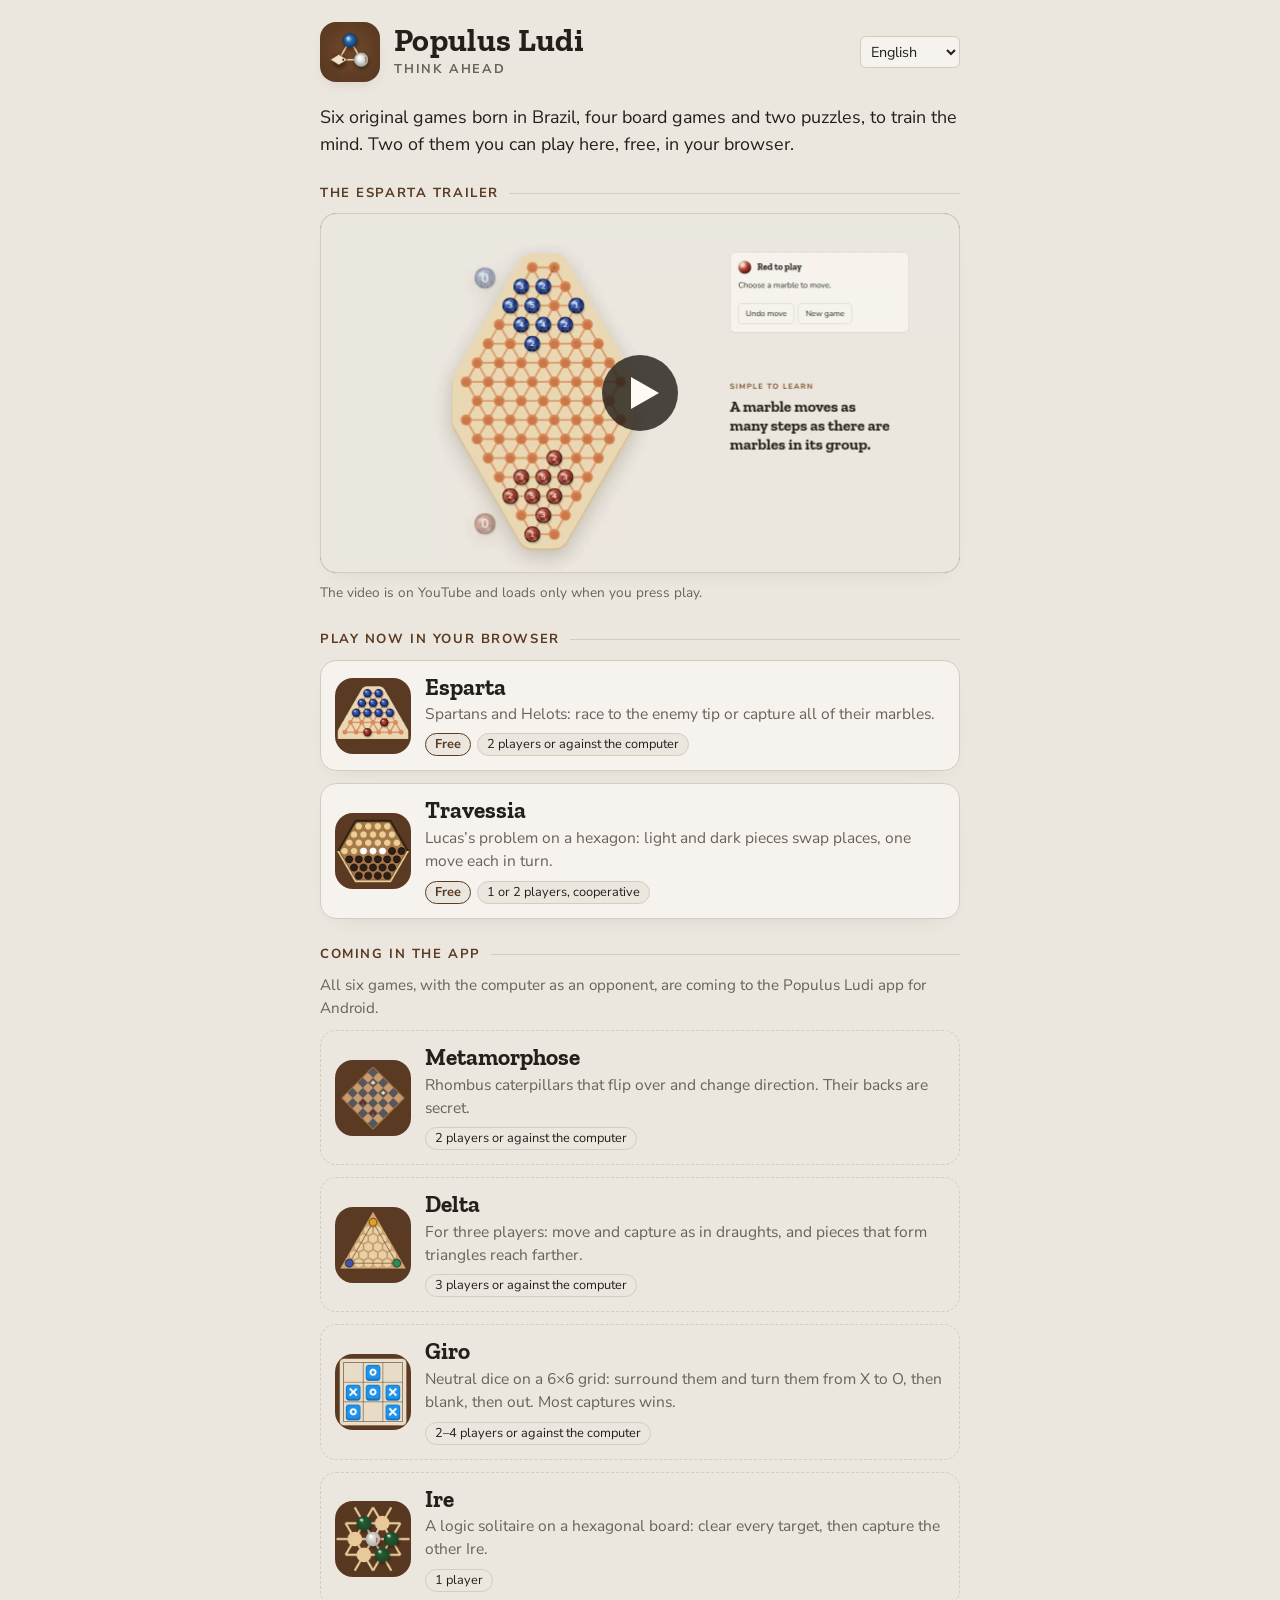
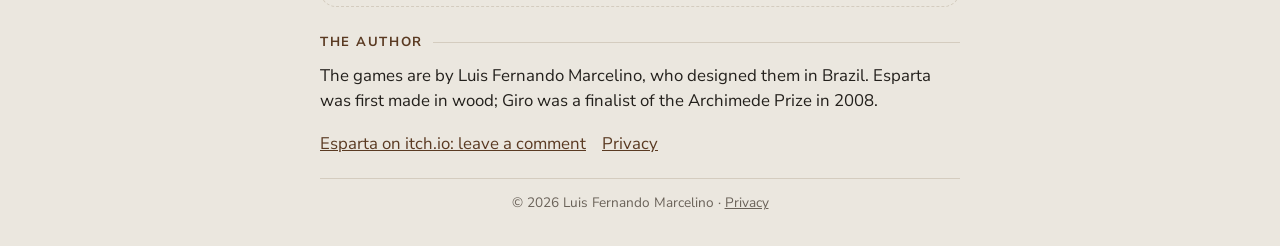
==== commit aee88ded: "Home: Travessia gratuito al posto di Ire" ====
--- a/index.html
+++ b/index.html
@@ -4,9 +4,9 @@
 <meta charset="utf-8">
 <meta name="viewport" content="width=device-width, initial-scale=1, viewport-fit=cover">
 <title>Populus Ludi — Think ahead</title>
-<meta name="description" content="Six original board games and puzzles by Luis Fernando Marcelino, born in Brazil. Play Esparta and Ire free in your browser.">
+<meta name="description" content="Six original board games and puzzles by Luis Fernando Marcelino, born in Brazil. Play Esparta and Travessia free in your browser.">
 <meta property="og:title" content="Populus Ludi — Think ahead">
-<meta property="og:description" content="Six original board games and puzzles, born in Brazil. Play Esparta and Ire free in your browser.">
+<meta property="og:description" content="Six original board games and puzzles, born in Brazil. Play Esparta and Travessia free in your browser.">
 <meta property="og:image" content="img/collezione.png">
 <meta property="og:type" content="website">
 <link rel="icon" href="img/collezione.png">
@@ -17,7 +17,7 @@
 @font-face { font-family: "Alegreya Sans"; font-weight: 400; font-display: swap; src: url(esparta/fonts/alegreya-sans-latin-400-normal.woff2) format("woff2"); }
 @font-face { font-family: "Alegreya Sans"; font-weight: 500; font-display: swap; src: url(esparta/fonts/alegreya-sans-latin-500-normal.woff2) format("woff2"); }
 @font-face { font-family: "Alegreya Sans"; font-weight: 700; font-display: swap; src: url(esparta/fonts/alegreya-sans-latin-700-normal.woff2) format("woff2"); }
-@font-face { font-family: "Cormorant Garamond"; font-weight: 600; font-display: swap; src: url(ire/fonts/cormorant-garamond-latin-600-normal.woff2) format("woff2"); }
+@font-face { font-family: "Cormorant Garamond"; font-weight: 600; font-display: swap; src: url(fonts/cormorant-garamond-latin-600-normal.woff2) format("woff2"); }
 :root {
   --bg: #ebe7df; --surface: #f7f4ee; --ink: #26211c; --muted: #6d6458; --line: #d6cdbf;
   --walnut: #5a3a22; --shadow: rgba(70, 45, 20, .16);
@@ -104,10 +104,10 @@
         <div><h3>Esparta</h3><p data-i18n="esparta.d"></p>
           <div class="meta"><span class="chip play" data-i18n="free"></span><span class="chip" data-i18n="p2cpu"></span></div></div>
       </a></li>
-      <li><a class="game" href="ire/index.html">
-        <img src="img/ire.png" alt="">
-        <div><h3>Ire</h3><p data-i18n="ire.d"></p>
-          <div class="meta"><span class="chip play" data-i18n="free"></span><span class="chip" data-i18n="p1"></span></div></div>
+      <li><a class="game" href="transporte/index.html">
+        <img src="img/transporte.png" alt="">
+        <div><h3>Travessia</h3><p data-i18n="transporte.d"></p>
+          <div class="meta"><span class="chip play" data-i18n="free"></span><span class="chip" data-i18n="p12coop"></span></div></div>
       </a></li>
     </ul>
   </section>
@@ -132,9 +132,9 @@
           <div class="meta"><span class="chip" data-i18n="p24cpu"></span></div></div>
       </div></li>
       <li><div class="game">
-        <img src="img/transporte.png" alt="">
-        <div><h3>Travessia</h3><p data-i18n="transporte.d"></p>
-          <div class="meta"><span class="chip" data-i18n="p12coop"></span></div></div>
+        <img src="img/ire.png" alt="">
+        <div><h3>Ire</h3><p data-i18n="ire.d"></p>
+          <div class="meta"><span class="chip" data-i18n="p1"></span></div></div>
       </div></li>
     </ul>
   </section>
@@ -231,7 +231,7 @@
   function setLang(l) {
     lang = l;
     put('collezione.lingua', l);
-    ['esparta', 'ire'].forEach(g => put(g + '.lingua', l));
+    ['esparta', 'transporte'].forEach(g => put(g + '.lingua', l));
     apply();
   }
   sel.replaceChildren(...Object.keys(LANGS).map(k => { const o = document.createElement('option'); o.value = k; o.lang = LANGS[k][0]; o.textContent = LANGS[k][1]; return o; }));
